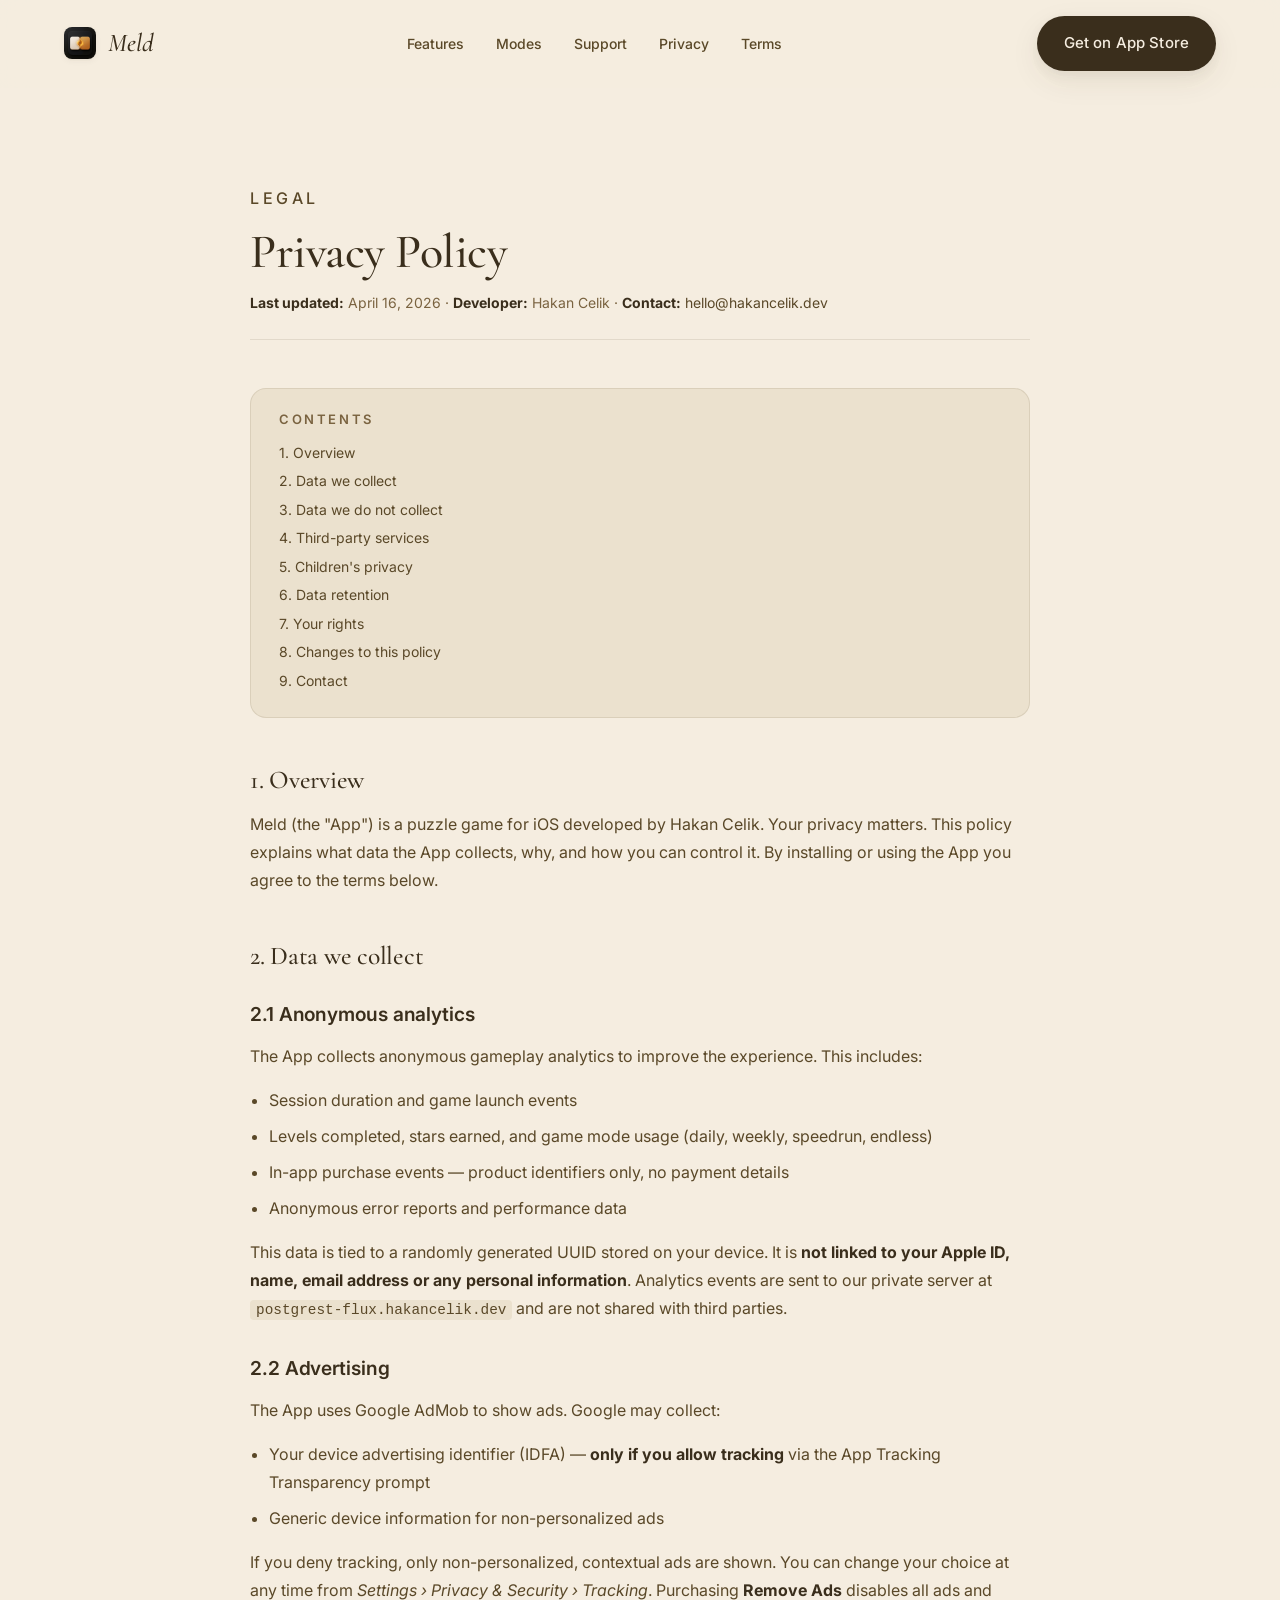
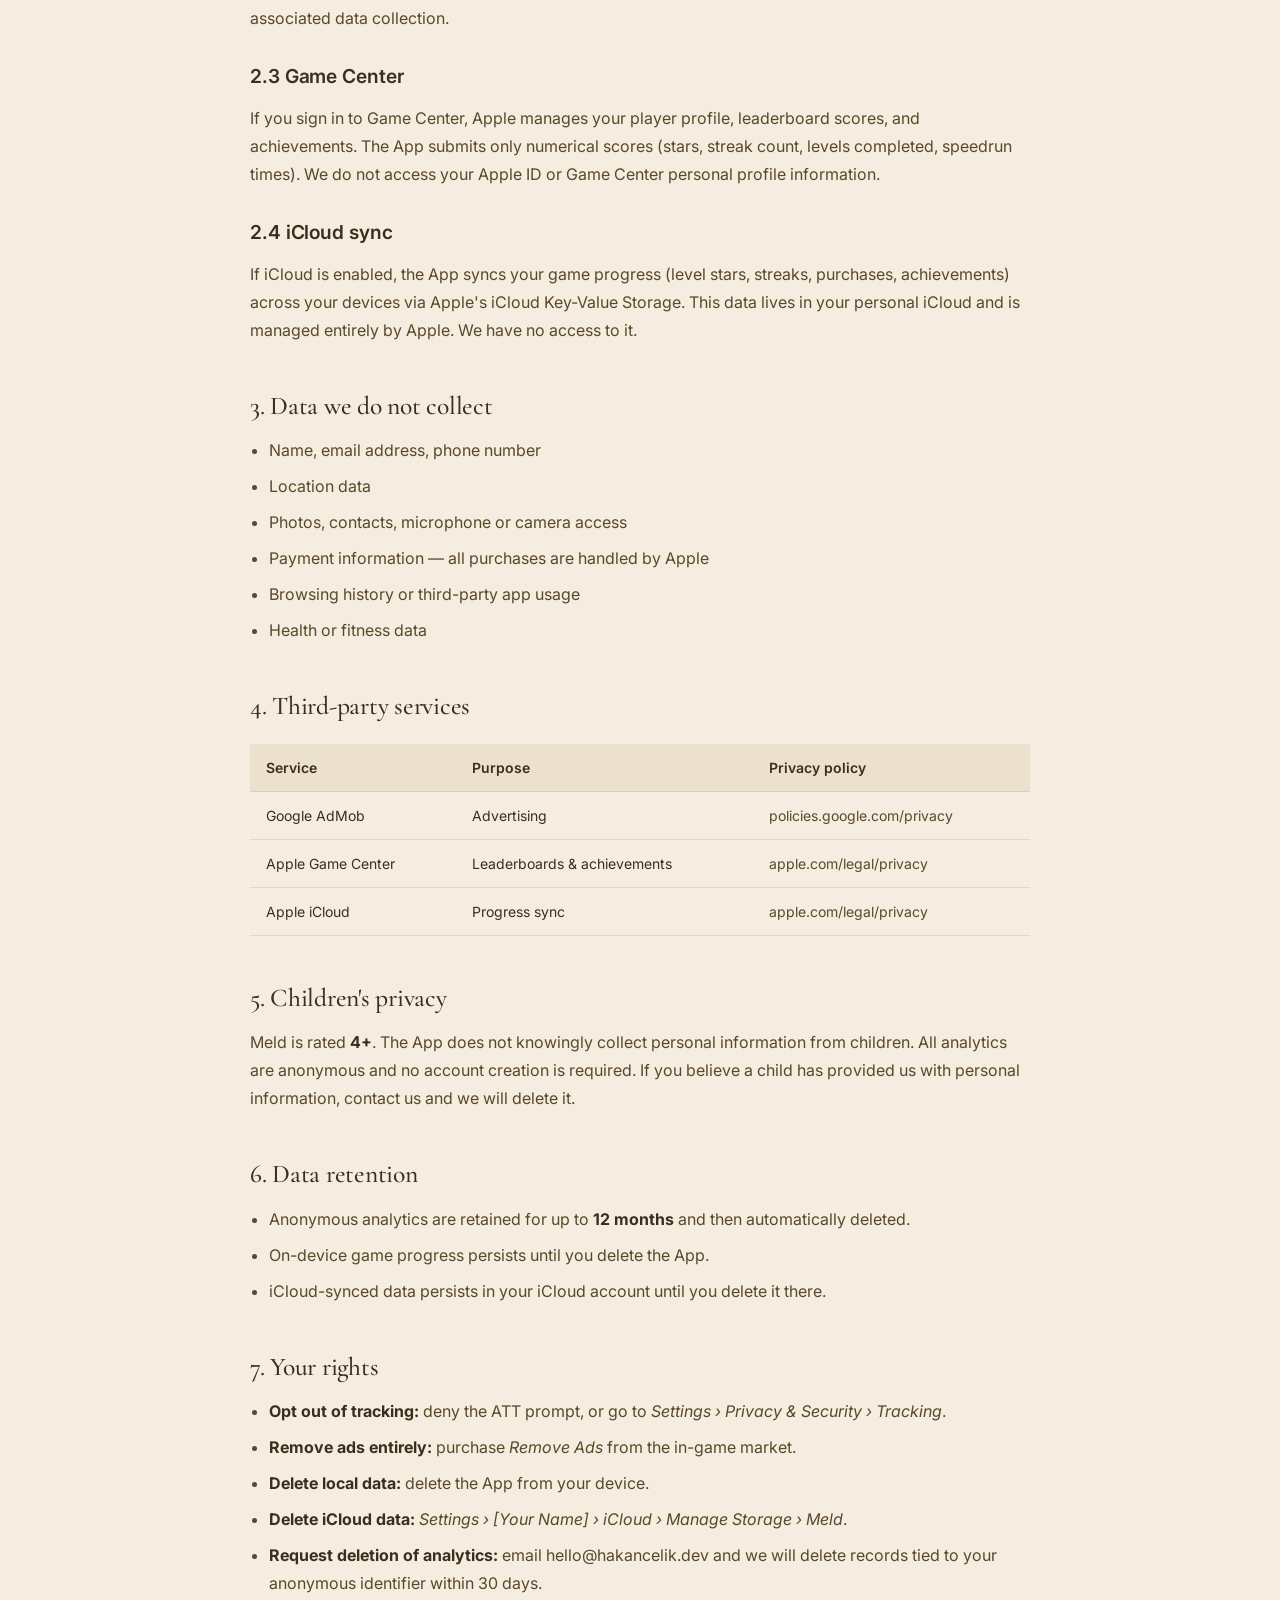
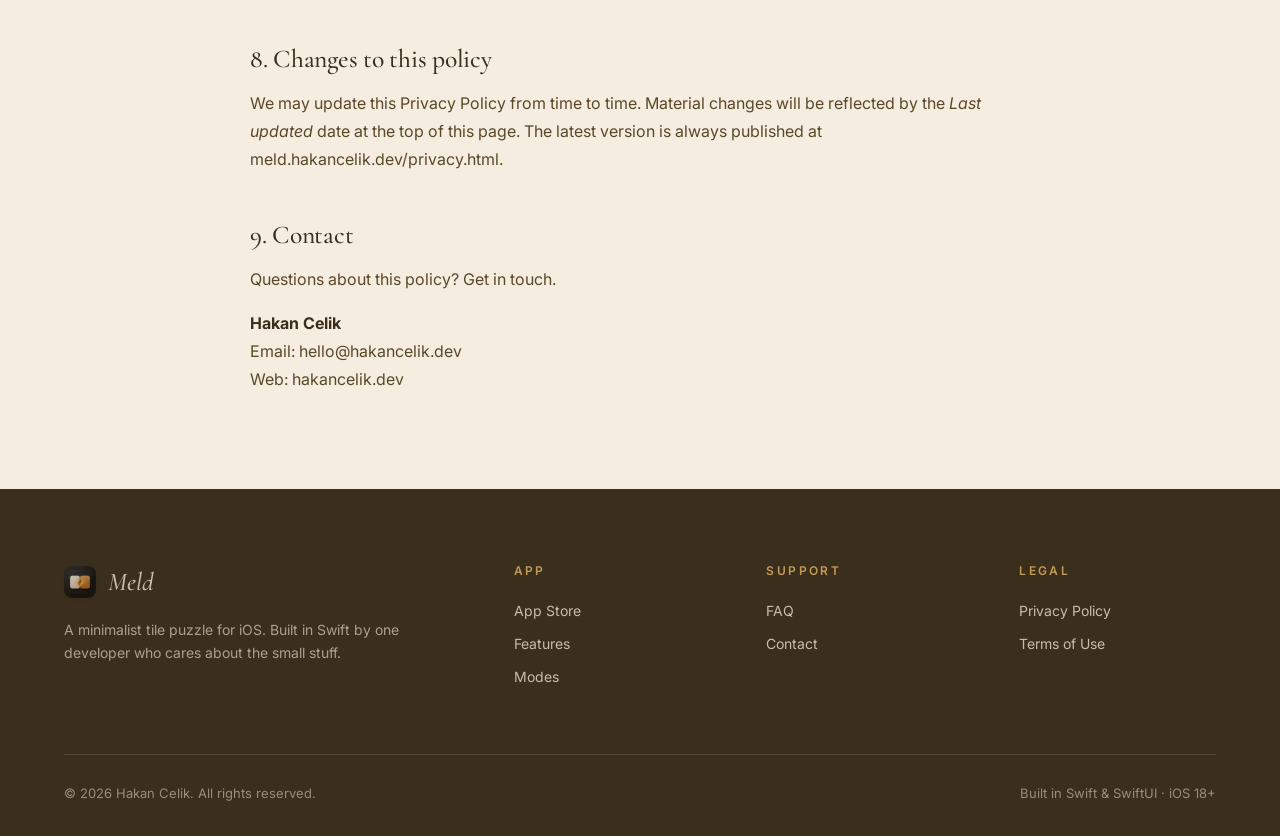
==== privacy.html @ 9f6fc748 "Initial marketing site for Meld Static promo site for meld.hakancelik.dev, served via GitHub Pages. " ====
<!doctype html>
<html lang="en">
<head>
  <meta charset="utf-8" />
  <meta name="viewport" content="width=device-width, initial-scale=1, viewport-fit=cover" />
  <title>Privacy Policy — Meld</title>
  <meta name="description" content="Meld Privacy Policy. What data we collect, how we use it, and your rights." />
  <meta name="theme-color" content="#f5ede0" />
  <link rel="icon" type="image/png" href="assets/app-icon.png" />
  <link rel="apple-touch-icon" href="assets/app-icon.png" />
  <link rel="canonical" href="https://meld.hakancelik.dev/privacy.html" />
  <link rel="stylesheet" href="styles.css" />
</head>
<body>

<header class="nav">
  <div class="nav-inner">
    <a class="brand" href="/" aria-label="Meld — home">
      <span class="brand-mark"><img src="assets/app-icon.png" alt="" /></span>
      <span>Meld</span>
    </a>
    <nav>
      <ul class="nav-links">
        <li><a href="/#features">Features</a></li>
        <li><a href="/#modes">Modes</a></li>
        <li><a href="support.html">Support</a></li>
        <li><a href="privacy.html" aria-current="page">Privacy</a></li>
        <li><a href="terms.html">Terms</a></li>
      </ul>
    </nav>
    <a class="btn btn-primary nav-cta" href="https://apps.apple.com/app/id6762136232" target="_blank" rel="noopener"><span class="full">Get on App Store</span><span class="short">App Store</span></a>
  </div>
</header>

<main class="container">
  <article class="legal">
    <p class="eyebrow">Legal</p>
    <h1>Privacy Policy</h1>
    <p class="legal-meta">
      <strong>Last updated:</strong> April 16, 2026 · <strong>Developer:</strong> Hakan Celik · <strong>Contact:</strong> <a href="mailto:hello@hakancelik.dev">hello@hakancelik.dev</a>
    </p>

    <div class="toc">
      <strong>Contents</strong>
      <ul>
        <li><a href="#overview">1. Overview</a></li>
        <li><a href="#data">2. Data we collect</a></li>
        <li><a href="#no-data">3. Data we do not collect</a></li>
        <li><a href="#third-parties">4. Third-party services</a></li>
        <li><a href="#children">5. Children's privacy</a></li>
        <li><a href="#retention">6. Data retention</a></li>
        <li><a href="#rights">7. Your rights</a></li>
        <li><a href="#changes">8. Changes to this policy</a></li>
        <li><a href="#contact">9. Contact</a></li>
      </ul>
    </div>

    <h2 id="overview">1. Overview</h2>
    <p>Meld (the "App") is a puzzle game for iOS developed by Hakan Celik. Your privacy matters. This policy explains what data the App collects, why, and how you can control it. By installing or using the App you agree to the terms below.</p>

    <h2 id="data">2. Data we collect</h2>

    <h3>2.1 Anonymous analytics</h3>
    <p>The App collects anonymous gameplay analytics to improve the experience. This includes:</p>
    <ul>
      <li>Session duration and game launch events</li>
      <li>Levels completed, stars earned, and game mode usage (daily, weekly, speedrun, endless)</li>
      <li>In-app purchase events — product identifiers only, no payment details</li>
      <li>Anonymous error reports and performance data</li>
    </ul>
    <p>This data is tied to a randomly generated UUID stored on your device. It is <strong>not linked to your Apple ID, name, email address or any personal information</strong>. Analytics events are sent to our private server at <code>postgrest-flux.hakancelik.dev</code> and are not shared with third parties.</p>

    <h3>2.2 Advertising</h3>
    <p>The App uses Google AdMob to show ads. Google may collect:</p>
    <ul>
      <li>Your device advertising identifier (IDFA) — <strong>only if you allow tracking</strong> via the App Tracking Transparency prompt</li>
      <li>Generic device information for non-personalized ads</li>
    </ul>
    <p>If you deny tracking, only non-personalized, contextual ads are shown. You can change your choice at any time from <em>Settings › Privacy &amp; Security › Tracking</em>. Purchasing <strong>Remove Ads</strong> disables all ads and associated data collection.</p>

    <h3>2.3 Game Center</h3>
    <p>If you sign in to Game Center, Apple manages your player profile, leaderboard scores, and achievements. The App submits only numerical scores (stars, streak count, levels completed, speedrun times). We do not access your Apple ID or Game Center personal profile information.</p>

    <h3>2.4 iCloud sync</h3>
    <p>If iCloud is enabled, the App syncs your game progress (level stars, streaks, purchases, achievements) across your devices via Apple's iCloud Key-Value Storage. This data lives in your personal iCloud and is managed entirely by Apple. We have no access to it.</p>

    <h2 id="no-data">3. Data we do not collect</h2>
    <ul>
      <li>Name, email address, phone number</li>
      <li>Location data</li>
      <li>Photos, contacts, microphone or camera access</li>
      <li>Payment information — all purchases are handled by Apple</li>
      <li>Browsing history or third-party app usage</li>
      <li>Health or fitness data</li>
    </ul>

    <h2 id="third-parties">4. Third-party services</h2>
    <table>
      <thead>
        <tr><th>Service</th><th>Purpose</th><th>Privacy policy</th></tr>
      </thead>
      <tbody>
        <tr><td>Google AdMob</td><td>Advertising</td><td><a href="https://policies.google.com/privacy" target="_blank" rel="noopener">policies.google.com/privacy</a></td></tr>
        <tr><td>Apple Game Center</td><td>Leaderboards &amp; achievements</td><td><a href="https://www.apple.com/legal/privacy/" target="_blank" rel="noopener">apple.com/legal/privacy</a></td></tr>
        <tr><td>Apple iCloud</td><td>Progress sync</td><td><a href="https://www.apple.com/legal/privacy/" target="_blank" rel="noopener">apple.com/legal/privacy</a></td></tr>
      </tbody>
    </table>

    <h2 id="children">5. Children's privacy</h2>
    <p>Meld is rated <strong>4+</strong>. The App does not knowingly collect personal information from children. All analytics are anonymous and no account creation is required. If you believe a child has provided us with personal information, contact us and we will delete it.</p>

    <h2 id="retention">6. Data retention</h2>
    <ul>
      <li>Anonymous analytics are retained for up to <strong>12 months</strong> and then automatically deleted.</li>
      <li>On-device game progress persists until you delete the App.</li>
      <li>iCloud-synced data persists in your iCloud account until you delete it there.</li>
    </ul>

    <h2 id="rights">7. Your rights</h2>
    <ul>
      <li><strong>Opt out of tracking:</strong> deny the ATT prompt, or go to <em>Settings › Privacy &amp; Security › Tracking</em>.</li>
      <li><strong>Remove ads entirely:</strong> purchase <em>Remove Ads</em> from the in-game market.</li>
      <li><strong>Delete local data:</strong> delete the App from your device.</li>
      <li><strong>Delete iCloud data:</strong> <em>Settings › [Your Name] › iCloud › Manage Storage › Meld</em>.</li>
      <li><strong>Request deletion of analytics:</strong> email <a href="mailto:hello@hakancelik.dev">hello@hakancelik.dev</a> and we will delete records tied to your anonymous identifier within 30 days.</li>
    </ul>

    <h2 id="changes">8. Changes to this policy</h2>
    <p>We may update this Privacy Policy from time to time. Material changes will be reflected by the <em>Last updated</em> date at the top of this page. The latest version is always published at <a href="https://meld.hakancelik.dev/privacy.html">meld.hakancelik.dev/privacy.html</a>.</p>

    <h2 id="contact">9. Contact</h2>
    <p>Questions about this policy? Get in touch.</p>
    <p>
      <strong>Hakan Celik</strong><br />
      Email: <a href="mailto:hello@hakancelik.dev">hello@hakancelik.dev</a><br />
      Web: <a href="https://hakancelik.dev" target="_blank" rel="noopener">hakancelik.dev</a>
    </p>
  </article>
</main>

<footer class="footer">
  <div class="container">
    <div class="footer-inner">
      <div class="footer-brand">
        <a class="brand" href="/">
          <span class="brand-mark"><img src="assets/app-icon.png" alt="" /></span>
          <span>Meld</span>
        </a>
        <p>A minimalist tile puzzle for iOS. Built in Swift by one developer who cares about the small stuff.</p>
      </div>
      <div>
        <h5>App</h5>
        <ul>
          <li><a href="https://apps.apple.com/app/id6762136232" target="_blank" rel="noopener">App Store</a></li>
          <li><a href="/#features">Features</a></li>
          <li><a href="/#modes">Modes</a></li>
        </ul>
      </div>
      <div>
        <h5>Support</h5>
        <ul>
          <li><a href="support.html">FAQ</a></li>
          <li><a href="mailto:hello@hakancelik.dev">Contact</a></li>
        </ul>
      </div>
      <div>
        <h5>Legal</h5>
        <ul>
          <li><a href="privacy.html">Privacy Policy</a></li>
          <li><a href="terms.html">Terms of Use</a></li>
        </ul>
      </div>
    </div>
    <div class="footer-bottom">
      <span>© <span data-year>2026</span> Hakan Celik. All rights reserved.</span>
      <span>Built in Swift &amp; SwiftUI · iOS 18+</span>
    </div>
  </div>
</footer>

<script src="script.js" defer></script>
</body>
</html>
---- styles.css ----
/* ================================================================
   Meld — Marketing Site Styles
   Inspired by the app's warm minimalist aesthetic.
   ================================================================ */

@import url('https://fonts.googleapis.com/css2?family=Cormorant+Garamond:ital,wght@0,400;0,500;0,600;1,400;1,500;1,600&family=Inter:wght@300;400;500;600;700&display=swap');

:root {
  /* Palette — mirrors the app's default "Sand" theme */
  --bg:          #f5ede0;
  --bg-soft:     #efe5d3;
  --surface:     #ebe1ce;
  --surface-2:   #e3d7bf;
  --line:        rgba(90, 72, 40, 0.12);
  --line-strong: rgba(90, 72, 40, 0.22);

  --ink:         #3a2e1c;
  --ink-soft:    #5a4828;
  --ink-muted:   #7a6340;
  --ink-faint:   #a18a63;

  --accent:      #8b6f3d;
  --accent-dark: #5a4828;
  --accent-soft: #b89768;
  --gold:        #c39a55;

  --tile-1: #f0e6d1;
  --tile-2: #d7bd8a;
  --tile-3: #8b6f3d;
  --tile-4: #3a2e1c;

  --shadow-sm:  0 1px 2px rgba(58, 46, 28, 0.04), 0 2px 6px rgba(58, 46, 28, 0.05);
  --shadow-md:  0 4px 12px rgba(58, 46, 28, 0.06), 0 10px 30px rgba(58, 46, 28, 0.08);
  --shadow-lg:  0 12px 32px rgba(58, 46, 28, 0.10), 0 30px 80px rgba(58, 46, 28, 0.12);

  --radius-sm: 10px;
  --radius:    16px;
  --radius-lg: 24px;
  --radius-xl: 36px;

  --serif: 'Cormorant Garamond', 'Iowan Old Style', 'Apple Garamond', Georgia, serif;
  --sans:  'Inter', -apple-system, BlinkMacSystemFont, 'Segoe UI', Roboto, sans-serif;

  --max: 1200px;
}

/* Reset -------------------------------------------------- */
*, *::before, *::after { box-sizing: border-box; }
html { scroll-behavior: smooth; -webkit-text-size-adjust: 100%; }
body {
  margin: 0;
  font-family: var(--sans);
  font-weight: 400;
  font-size: 16px;
  line-height: 1.65;
  color: var(--ink);
  background: var(--bg);
  -webkit-font-smoothing: antialiased;
  -moz-osx-font-smoothing: grayscale;
  overflow-x: hidden;
}
img { max-width: 100%; height: auto; display: block; }
a { color: var(--accent-dark); text-decoration: none; transition: color .2s ease; }
a:hover { color: var(--accent); }
button { font-family: inherit; cursor: pointer; }

/* Layout ------------------------------------------------- */
.container {
  width: 100%;
  max-width: var(--max);
  margin: 0 auto;
  padding: 0 24px;
}

section { padding: 96px 0; position: relative; }

/* Typography --------------------------------------------- */
h1, h2, h3, h4, .serif {
  font-family: var(--serif);
  font-weight: 500;
  letter-spacing: -0.01em;
  color: var(--ink);
  margin: 0;
}
h1 { font-size: clamp(2.8rem, 6vw, 5.5rem); line-height: 1.02; font-weight: 500; }
h2 { font-size: clamp(2rem, 4vw, 3.4rem); line-height: 1.1; }
h3 { font-size: clamp(1.4rem, 2.2vw, 1.75rem); line-height: 1.25; }
.italic { font-style: italic; }
.eyebrow {
  font-family: var(--sans);
  font-weight: 500;
  font-size: 12px;
  letter-spacing: 0.22em;
  text-transform: uppercase;
  color: var(--ink-muted);
  margin-bottom: 16px;
}
.lead {
  font-size: clamp(1.05rem, 1.4vw, 1.2rem);
  line-height: 1.6;
  color: var(--ink-soft);
  max-width: 640px;
}

/* Navigation --------------------------------------------- */
.nav {
  position: sticky;
  top: 0;
  z-index: 50;
  background: rgba(245, 237, 224, 0.82);
  backdrop-filter: saturate(1.3) blur(16px);
  -webkit-backdrop-filter: saturate(1.3) blur(16px);
  border-bottom: 1px solid transparent;
  transition: border-color .3s ease, background .3s ease;
}
.nav.scrolled { border-color: var(--line); }
.nav-inner {
  display: flex; align-items: center; justify-content: space-between;
  padding: 16px 24px;
  max-width: var(--max);
  margin: 0 auto;
}
.brand {
  display: flex; align-items: center; gap: 12px;
  font-family: var(--serif);
  font-size: 1.6rem;
  font-style: italic;
  font-weight: 500;
  color: var(--ink);
}
.brand-mark {
  width: 32px; height: 32px;
  border-radius: 8px;
  overflow: hidden;
  box-shadow: var(--shadow-sm);
}
.brand-mark img { width: 100%; height: 100%; object-fit: cover; }
.nav-links {
  display: flex; align-items: center; gap: 32px;
  list-style: none;
  margin: 0; padding: 0;
  font-size: 14px;
}
.nav-links a { color: var(--ink-soft); font-weight: 500; }
.nav-links a:hover { color: var(--accent); }
.nav-cta .short { display: none; }
.nav-cta svg { width: 16px; height: 16px; flex-shrink: 0; }
@media (max-width: 760px) {
  .nav-links { display: none; }
  .nav-inner { padding: 12px 16px; gap: 12px; }
  .brand { font-size: 1.3rem; }
  .brand-mark { width: 28px; height: 28px; }
  .nav-cta { padding: 8px 14px; font-size: 13px; gap: 6px; }
  .nav-cta .full { display: none; }
  .nav-cta .short { display: inline; }
}
@media (max-width: 380px) {
  .nav-cta .short { display: none; }
  .nav-cta .icon-only { display: inline-flex; }
  .nav-cta { padding: 10px; }
}
.nav-cta .icon-only { display: none; }

/* Buttons ------------------------------------------------ */
.btn {
  display: inline-flex;
  align-items: center;
  justify-content: center;
  gap: 10px;
  padding: 14px 26px;
  border: 1px solid transparent;
  border-radius: 999px;
  font-family: var(--sans);
  font-weight: 500;
  font-size: 15px;
  letter-spacing: 0.01em;
  transition: transform .2s ease, box-shadow .2s ease, background .2s ease, color .2s ease;
  white-space: nowrap;
}
.btn:hover { transform: translateY(-1px); }
.btn-primary {
  background: var(--ink);
  color: var(--bg);
  box-shadow: var(--shadow-md);
}
.btn-primary:hover { background: var(--accent-dark); color: #fff; }
.btn-ghost {
  background: transparent;
  color: var(--ink);
  border-color: var(--line-strong);
}
.btn-ghost:hover { background: var(--surface); color: var(--ink); border-color: var(--line-strong); }

.app-store-btn {
  display: inline-flex;
  align-items: center;
  gap: 12px;
  padding: 12px 22px;
  background: var(--ink);
  color: var(--bg);
  border-radius: 14px;
  box-shadow: var(--shadow-md);
  transition: transform .2s ease, box-shadow .2s ease;
}
.app-store-btn:hover { transform: translateY(-2px); box-shadow: var(--shadow-lg); color: var(--bg); }
.app-store-btn svg { width: 28px; height: 28px; flex-shrink: 0; }
.app-store-btn .asb-label { display: flex; flex-direction: column; align-items: flex-start; line-height: 1.1; }
.app-store-btn .asb-label small { font-size: 10px; opacity: 0.75; letter-spacing: 0.12em; text-transform: uppercase; }
.app-store-btn .asb-label strong { font-family: var(--serif); font-weight: 500; font-size: 1.3rem; letter-spacing: -0.01em; }

/* Hero --------------------------------------------------- */
.hero {
  position: relative;
  padding: 64px 0 120px;
  overflow: hidden;
}
.hero::before {
  content: '';
  position: absolute;
  top: -200px; left: 50%;
  transform: translateX(-50%);
  width: 900px; height: 900px;
  background: radial-gradient(closest-side, rgba(195, 154, 85, 0.18), transparent 70%);
  pointer-events: none;
  z-index: 0;
}
.hero-inner {
  display: grid;
  grid-template-columns: 1.1fr 0.9fr;
  gap: 60px;
  align-items: center;
  position: relative;
  z-index: 1;
}
.hero-title { margin-bottom: 28px; }
.hero-title .line {
  display: block;
  font-weight: 500;
}
.hero-title em {
  font-style: italic;
  color: var(--accent-dark);
}
.hero-sub {
  font-size: 1.15rem;
  color: var(--ink-soft);
  max-width: 520px;
  margin-bottom: 40px;
}
.hero-ctas {
  display: flex;
  flex-wrap: wrap;
  gap: 14px;
  align-items: center;
  margin-bottom: 32px;
}
.hero-meta {
  display: flex;
  gap: 24px;
  flex-wrap: wrap;
  font-size: 13px;
  color: var(--ink-muted);
}
.hero-meta span { display: inline-flex; align-items: center; gap: 6px; }
.hero-meta .dot { width: 4px; height: 4px; border-radius: 50%; background: var(--ink-faint); }

/* Hero phone mockup ------------------------------------- */
.hero-visual {
  position: relative;
  display: flex;
  justify-content: center;
  align-items: center;
  min-height: 620px;
}
.phone {
  position: relative;
  width: 320px;
  height: 656px;
  border-radius: 44px;
  background: #1a1412;
  box-shadow:
    0 2px 4px rgba(90, 72, 40, 0.1),
    0 30px 60px rgba(58, 46, 28, 0.22),
    0 60px 120px rgba(58, 46, 28, 0.18),
    inset 0 0 0 2px rgba(255, 240, 210, 0.15);
  padding: 14px;
  overflow: hidden;
}
.phone::before {
  content: '';
  position: absolute;
  top: 18px; left: 50%;
  transform: translateX(-50%);
  width: 100px; height: 28px;
  background: #0a0705;
  border-radius: 20px;
  z-index: 3;
}
.phone-screen {
  width: 100%; height: 100%;
  border-radius: 32px;
  overflow: hidden;
  position: relative;
  background: var(--bg);
}
.phone-screen img {
  width: 100%; height: 100%;
  object-fit: cover;
  position: absolute;
  inset: 0;
  opacity: 0;
  transition: opacity 0.7s ease;
}
.phone-screen img.active { opacity: 1; }
/* Fallback if JS is blocked — still show the first image */
.phone-screen.no-js img:first-child,
.phone-screen:not(:has(.active)) img:first-child { opacity: 1; }

.hero-tiles {
  position: absolute;
  inset: 0;
  pointer-events: none;
  z-index: 0;
}
.float-tile {
  position: absolute;
  border-radius: 12px;
  box-shadow: var(--shadow-md);
  display: grid;
  place-items: center;
  font-family: var(--serif);
  font-style: italic;
  font-weight: 500;
  color: var(--ink);
  animation: floaty 8s ease-in-out infinite;
}
.float-tile.t1 { width: 64px; height: 64px; top: 8%; left: -4%; background: var(--tile-1); font-size: 1.5rem; animation-delay: 0s; }
.float-tile.t2 { width: 80px; height: 80px; top: 72%; left: 2%; background: var(--tile-2); font-size: 1.8rem; animation-delay: 1.5s; }
.float-tile.t3 { width: 72px; height: 72px; top: 12%; right: -2%; background: var(--tile-3); color: var(--bg); font-size: 1.6rem; animation-delay: 3s; }
.float-tile.t4 { width: 56px; height: 56px; top: 68%; right: 4%; background: var(--tile-4); color: var(--bg); font-size: 1.3rem; animation-delay: 4.5s; }
@keyframes floaty {
  0%, 100% { transform: translateY(0) rotate(-4deg); }
  50%      { transform: translateY(-16px) rotate(4deg); }
}

@media (max-width: 960px) {
  .hero { padding: 40px 0 72px; }
  .hero-inner { grid-template-columns: 1fr; gap: 48px; text-align: center; }
  .hero-sub { margin-left: auto; margin-right: auto; }
  .hero-ctas, .hero-meta { justify-content: center; }
  .hero-visual { min-height: 560px; }
  .float-tile.t1 { left: 2%; }
  .float-tile.t3 { right: 2%; }
}

/* Rule panel — how it works ------------------------------ */
.rules {
  background: var(--bg-soft);
  border-top: 1px solid var(--line);
  border-bottom: 1px solid var(--line);
}
.rules-head { text-align: center; margin-bottom: 56px; }
.rules-head .lead { margin: 16px auto 0; }
.rule-grid {
  display: grid;
  grid-template-columns: repeat(4, 1fr);
  gap: 24px;
}
.rule-card {
  background: var(--bg);
  border: 1px solid var(--line);
  border-radius: var(--radius-lg);
  padding: 36px 28px;
  transition: transform .3s ease, box-shadow .3s ease;
}
.rule-card:hover { transform: translateY(-4px); box-shadow: var(--shadow-md); }
.rule-num {
  font-family: var(--serif);
  font-style: italic;
  font-size: 2.4rem;
  color: var(--accent);
  line-height: 1;
  margin-bottom: 18px;
}
.rule-card h3 { margin-bottom: 8px; }
.rule-card p { color: var(--ink-soft); margin: 0; font-size: 15px; }

.mini-tiles { display: flex; gap: 6px; margin-bottom: 20px; }
.mini-tiles .mt {
  width: 34px; height: 34px;
  border-radius: 8px;
  display: grid; place-items: center;
  font-family: var(--serif);
  font-style: italic;
  font-size: 0.95rem;
  font-weight: 500;
  box-shadow: 0 1px 2px rgba(58,46,28,0.08);
}
.mini-tiles .mt.v1 { background: var(--tile-1); color: var(--ink); }
.mini-tiles .mt.v2 { background: var(--tile-2); color: var(--ink); }
.mini-tiles .mt.v3 { background: var(--tile-3); color: var(--bg); }
.mini-tiles .mt.v4 { background: var(--tile-4); color: var(--bg); }
.mini-tiles .mt.vanish { background: transparent; border: 1px dashed var(--line-strong); color: var(--ink-faint); }
.mini-tiles .mt.arrow { background: transparent; color: var(--ink-muted); box-shadow: none; font-style: normal; }

@media (max-width: 880px) {
  .rule-grid { grid-template-columns: repeat(2, 1fr); }
}
@media (max-width: 520px) {
  .rule-grid { grid-template-columns: 1fr; }
}

/* Section header helper --------------------------------- */
.section-head { text-align: center; margin-bottom: 64px; }
.section-head .lead { margin: 16px auto 0; }

/* Features grid ----------------------------------------- */
.features-grid {
  display: grid;
  grid-template-columns: repeat(3, 1fr);
  gap: 24px;
}
.feature {
  background: var(--surface);
  border-radius: var(--radius-lg);
  padding: 40px 32px;
  border: 1px solid var(--line);
  transition: transform .3s ease, box-shadow .3s ease, background .3s ease;
  position: relative;
  overflow: hidden;
}
.feature:hover { transform: translateY(-4px); box-shadow: var(--shadow-lg); background: var(--bg); }
.feature .icon {
  width: 52px; height: 52px;
  border-radius: 14px;
  background: var(--bg);
  display: grid; place-items: center;
  margin-bottom: 24px;
  color: var(--accent-dark);
  box-shadow: var(--shadow-sm);
}
.feature .icon svg { width: 24px; height: 24px; }
.feature h3 { margin-bottom: 10px; }
.feature p { color: var(--ink-soft); margin: 0; font-size: 15px; line-height: 1.6; }
.feature.highlight {
  background: var(--ink);
  color: var(--bg);
  border-color: var(--ink);
}
.feature.highlight h3, .feature.highlight p { color: var(--bg); }
.feature.highlight .icon { background: rgba(245, 237, 224, 0.12); color: var(--gold); }
.feature.highlight:hover { background: var(--ink); }

@media (max-width: 880px) { .features-grid { grid-template-columns: repeat(2, 1fr); } }
@media (max-width: 560px) { .features-grid { grid-template-columns: 1fr; } }

/* Modes showcase ---------------------------------------- */
.modes {
  background: var(--bg-soft);
  border-top: 1px solid var(--line);
  border-bottom: 1px solid var(--line);
}
.modes-grid {
  display: grid;
  grid-template-columns: 1.1fr 0.9fr;
  gap: 56px;
  align-items: center;
}
.modes-copy h2 { margin-bottom: 20px; }
.modes-list { list-style: none; padding: 0; margin: 32px 0 0; }
.modes-list li {
  display: flex;
  gap: 18px;
  padding: 20px 0;
  border-bottom: 1px solid var(--line);
}
.modes-list li:last-child { border-bottom: 0; }
.modes-list .mi {
  width: 40px; height: 40px;
  border-radius: 10px;
  background: var(--bg);
  display: grid; place-items: center;
  flex-shrink: 0;
  color: var(--accent-dark);
  box-shadow: var(--shadow-sm);
}
.modes-list .mi svg { width: 20px; height: 20px; }
.modes-list h4 {
  font-family: var(--serif);
  font-size: 1.3rem;
  font-weight: 500;
  margin: 0 0 4px;
}
.modes-list p { margin: 0; font-size: 14px; color: var(--ink-soft); }

.modes-phone { position: relative; display: flex; justify-content: center; }
.modes-phone .phone { width: 280px; height: 574px; }
@media (max-width: 880px) {
  .modes-grid { grid-template-columns: 1fr; gap: 48px; }
  .modes-phone { order: -1; }
}

/* Screenshot showcase (carousel) ------------------------ */
.showcase { background: var(--bg); }
.shots {
  display: flex;
  gap: 28px;
  padding: 24px 0 40px;
  overflow-x: auto;
  scroll-snap-type: x mandatory;
  scrollbar-width: none;
  -ms-overflow-style: none;
  scroll-padding-left: max(24px, calc((100vw - 1200px) / 2 + 24px));
  padding-left: max(24px, calc((100vw - 1200px) / 2 + 24px));
  padding-right: max(24px, calc((100vw - 1200px) / 2 + 24px));
}
.shots::-webkit-scrollbar { display: none; }
.shot {
  flex: 0 0 260px;
  scroll-snap-align: start;
  border-radius: 32px;
  overflow: hidden;
  background: #1a1412;
  padding: 10px;
  box-shadow: var(--shadow-md);
  transition: transform .3s ease, box-shadow .3s ease;
}
.shot:hover { transform: translateY(-6px); box-shadow: var(--shadow-lg); }
.shot img {
  width: 100%;
  aspect-ratio: 9 / 19.5;
  object-fit: cover;
  border-radius: 24px;
}
.shot-caption {
  padding: 14px 6px 6px;
  color: var(--ink-soft);
  font-size: 13px;
  text-align: center;
}

/* Themes band ------------------------------------------- */
.themes { background: var(--bg-soft); border-top: 1px solid var(--line); border-bottom: 1px solid var(--line); }
.theme-row {
  display: grid;
  grid-template-columns: repeat(5, 1fr);
  gap: 18px;
  margin-top: 56px;
}
.theme-tile {
  border-radius: var(--radius);
  padding: 28px 20px;
  min-height: 200px;
  display: flex;
  flex-direction: column;
  justify-content: space-between;
  color: var(--ink);
  border: 1px solid var(--line);
  position: relative;
  overflow: hidden;
  transition: transform .3s ease;
}
.theme-tile:hover { transform: translateY(-4px); }
.theme-tile .t-swatches { display: flex; gap: 6px; margin-bottom: 20px; }
.theme-tile .sw { width: 18px; height: 18px; border-radius: 5px; border: 1px solid rgba(0,0,0,0.08); }
.theme-tile h4 { font-family: var(--serif); font-weight: 500; font-size: 1.35rem; margin: 0 0 4px; }
.theme-tile p { margin: 0; font-size: 12px; letter-spacing: 0.06em; text-transform: uppercase; opacity: 0.65; }

.theme-tile.sand   { background: #f5ede0; }
.theme-tile.noir   { background: #17120c; color: #f1d99a; border-color: #2a2218; }
.theme-tile.noir p { color: #d4b469; }
.theme-tile.neon   { background: linear-gradient(135deg, #11131c, #1c1533); color: #c9e4ff; border-color: #2a2548; }
.theme-tile.neon p { color: #a58ff0; }
.theme-tile.candy  { background: #fce6ea; color: #5a3843; }
.theme-tile.candy p { color: #b46b7a; }
.theme-tile.aurora { background: linear-gradient(135deg, #1a4450, #3f2e5a); color: #d8f1e9; border: none; }
.theme-tile.aurora p { color: #9dcfc4; }

@media (max-width: 900px) { .theme-row { grid-template-columns: repeat(3, 1fr); } }
@media (max-width: 560px) { .theme-row { grid-template-columns: repeat(2, 1fr); } }

/* Stats ------------------------------------------------- */
.stats {
  display: grid;
  grid-template-columns: repeat(4, 1fr);
  gap: 32px;
  padding: 72px 0;
  border-top: 1px solid var(--line);
  border-bottom: 1px solid var(--line);
}
.stat { text-align: center; }
.stat .n {
  font-family: var(--serif);
  font-style: italic;
  font-size: clamp(2.4rem, 5vw, 3.8rem);
  font-weight: 500;
  line-height: 1;
  color: var(--accent-dark);
  display: block;
  margin-bottom: 8px;
}
.stat .l {
  font-size: 12px;
  letter-spacing: 0.2em;
  text-transform: uppercase;
  color: var(--ink-muted);
}
@media (max-width: 720px) { .stats { grid-template-columns: repeat(2, 1fr); gap: 40px; } }

/* CTA strip --------------------------------------------- */
.cta {
  position: relative;
  overflow: hidden;
  text-align: center;
  padding: 120px 0;
}
.cta::before {
  content: '';
  position: absolute;
  inset: 0;
  background: radial-gradient(ellipse at center, rgba(195, 154, 85, 0.2), transparent 55%);
  z-index: 0;
}
.cta > * { position: relative; z-index: 1; }
.cta h2 { max-width: 720px; margin: 0 auto 24px; }
.cta .lead { margin: 0 auto 40px; }
.cta-ctas { display: flex; gap: 14px; justify-content: center; flex-wrap: wrap; }

/* Footer ------------------------------------------------ */
.footer {
  background: var(--ink);
  color: var(--bg);
  padding: 72px 0 32px;
}
.footer a { color: var(--bg); opacity: 0.75; }
.footer a:hover { opacity: 1; color: var(--gold); }
.footer-inner {
  display: grid;
  grid-template-columns: 2fr 1fr 1fr 1fr;
  gap: 56px;
  align-items: start;
}
.footer-brand { display: flex; flex-direction: column; gap: 16px; }
.footer-brand .brand { color: var(--bg); }
.footer-brand p { color: rgba(245,237,224,0.6); max-width: 340px; font-size: 14px; line-height: 1.6; margin: 0; }
.footer h5 {
  font-family: var(--sans);
  font-size: 12px;
  font-weight: 600;
  letter-spacing: 0.2em;
  text-transform: uppercase;
  color: var(--gold);
  margin: 0 0 18px;
}
.footer ul { list-style: none; padding: 0; margin: 0; }
.footer li { margin-bottom: 10px; font-size: 14px; }
.footer-bottom {
  margin-top: 56px;
  padding-top: 28px;
  border-top: 1px solid rgba(245,237,224,0.12);
  display: flex;
  justify-content: space-between;
  align-items: center;
  font-size: 13px;
  color: rgba(245,237,224,0.5);
  flex-wrap: wrap;
  gap: 16px;
}
@media (max-width: 800px) {
  .footer-inner { grid-template-columns: 1fr 1fr; gap: 40px; }
  .footer-brand { grid-column: 1 / -1; }
}

/* Reveal animation -------------------------------------- */
.reveal {
  opacity: 0;
  transform: translateY(24px);
  transition: opacity .7s ease, transform .7s ease;
}
.reveal.in { opacity: 1; transform: translateY(0); }

/* Legal pages (privacy / terms / support) -------------- */
.legal {
  padding: 80px 0;
  max-width: 780px;
  margin: 0 auto;
}
.legal h1 {
  font-size: clamp(2.2rem, 4vw, 3rem);
  margin-bottom: 8px;
}
.legal .legal-meta {
  color: var(--ink-muted);
  font-size: 14px;
  margin-bottom: 48px;
  padding-bottom: 24px;
  border-bottom: 1px solid var(--line);
}
.legal h2 {
  font-size: 1.6rem;
  margin: 48px 0 16px;
  font-weight: 500;
}
.legal h3 {
  font-size: 1.2rem;
  margin: 32px 0 12px;
  font-family: var(--sans);
  font-weight: 600;
  letter-spacing: -0.005em;
}
.legal p, .legal li {
  color: var(--ink-soft);
  line-height: 1.75;
  font-size: 16px;
}
.legal ul { padding-left: 1.2em; }
.legal li { margin-bottom: 8px; }
.legal table {
  width: 100%;
  border-collapse: collapse;
  margin: 24px 0;
  font-size: 14px;
}
.legal th, .legal td {
  text-align: left;
  padding: 12px 16px;
  border-bottom: 1px solid var(--line);
}
.legal th {
  font-weight: 600;
  color: var(--ink);
  background: var(--surface);
}
.legal strong { color: var(--ink); }
.legal code {
  font-family: 'SF Mono', Menlo, Monaco, monospace;
  background: var(--surface);
  padding: 2px 6px;
  border-radius: 4px;
  font-size: 0.9em;
  color: var(--accent-dark);
}

.legal .toc {
  background: var(--surface);
  border: 1px solid var(--line);
  border-radius: var(--radius);
  padding: 20px 28px;
  margin-bottom: 40px;
}
.legal .toc strong {
  display: block;
  font-size: 13px;
  text-transform: uppercase;
  letter-spacing: 0.2em;
  color: var(--ink-muted);
  margin-bottom: 10px;
  font-weight: 600;
}
.legal .toc ul { padding: 0; list-style: none; margin: 0; }
.legal .toc li { margin-bottom: 4px; font-size: 14px; }

/* FAQ / Support styles */
.faq {
  border-top: 1px solid var(--line);
}
.faq details {
  border-bottom: 1px solid var(--line);
  padding: 22px 0;
}
.faq summary {
  list-style: none;
  cursor: pointer;
  font-family: var(--serif);
  font-weight: 500;
  font-size: 1.35rem;
  color: var(--ink);
  display: flex;
  justify-content: space-between;
  align-items: center;
  gap: 16px;
}
.faq summary::-webkit-details-marker { display: none; }
.faq summary::after {
  content: '+';
  font-family: var(--sans);
  font-weight: 300;
  font-size: 1.6rem;
  color: var(--accent);
  transition: transform .3s ease;
  line-height: 1;
}
.faq details[open] summary::after { transform: rotate(45deg); }
.faq details p {
  color: var(--ink-soft);
  margin: 14px 0 0;
  line-height: 1.7;
}

.support-contact {
  margin-top: 64px;
  padding: 40px;
  background: var(--surface);
  border-radius: var(--radius-lg);
  text-align: center;
}
.support-contact h3 { font-size: 1.7rem; margin: 0 0 10px; }
.support-contact p { color: var(--ink-soft); margin: 0 0 24px; }

/* Utilities --------------------------------------------- */
.text-center { text-align: center; }
.mt-0 { margin-top: 0; }
.sr-only {
  position: absolute;
  width: 1px; height: 1px;
  padding: 0; margin: -1px;
  overflow: hidden;
  clip: rect(0,0,0,0);
  white-space: nowrap;
  border: 0;
}
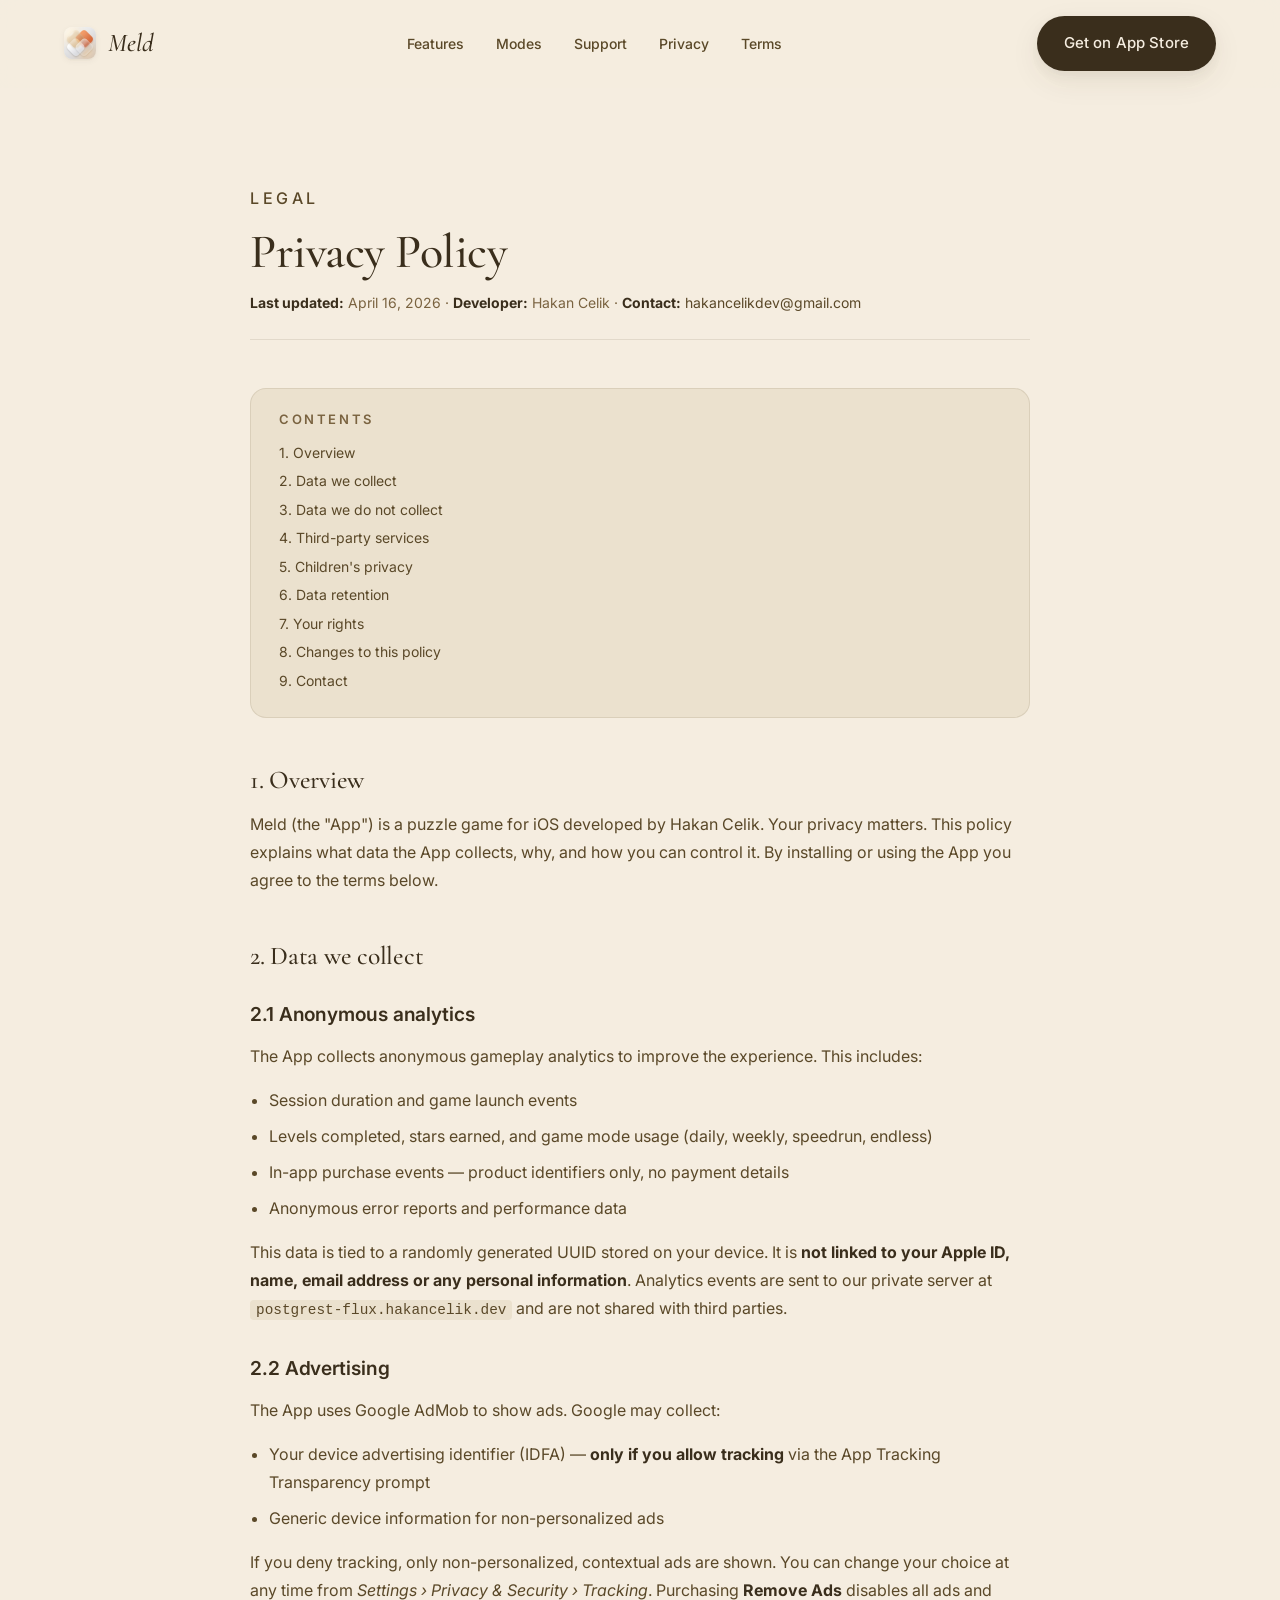
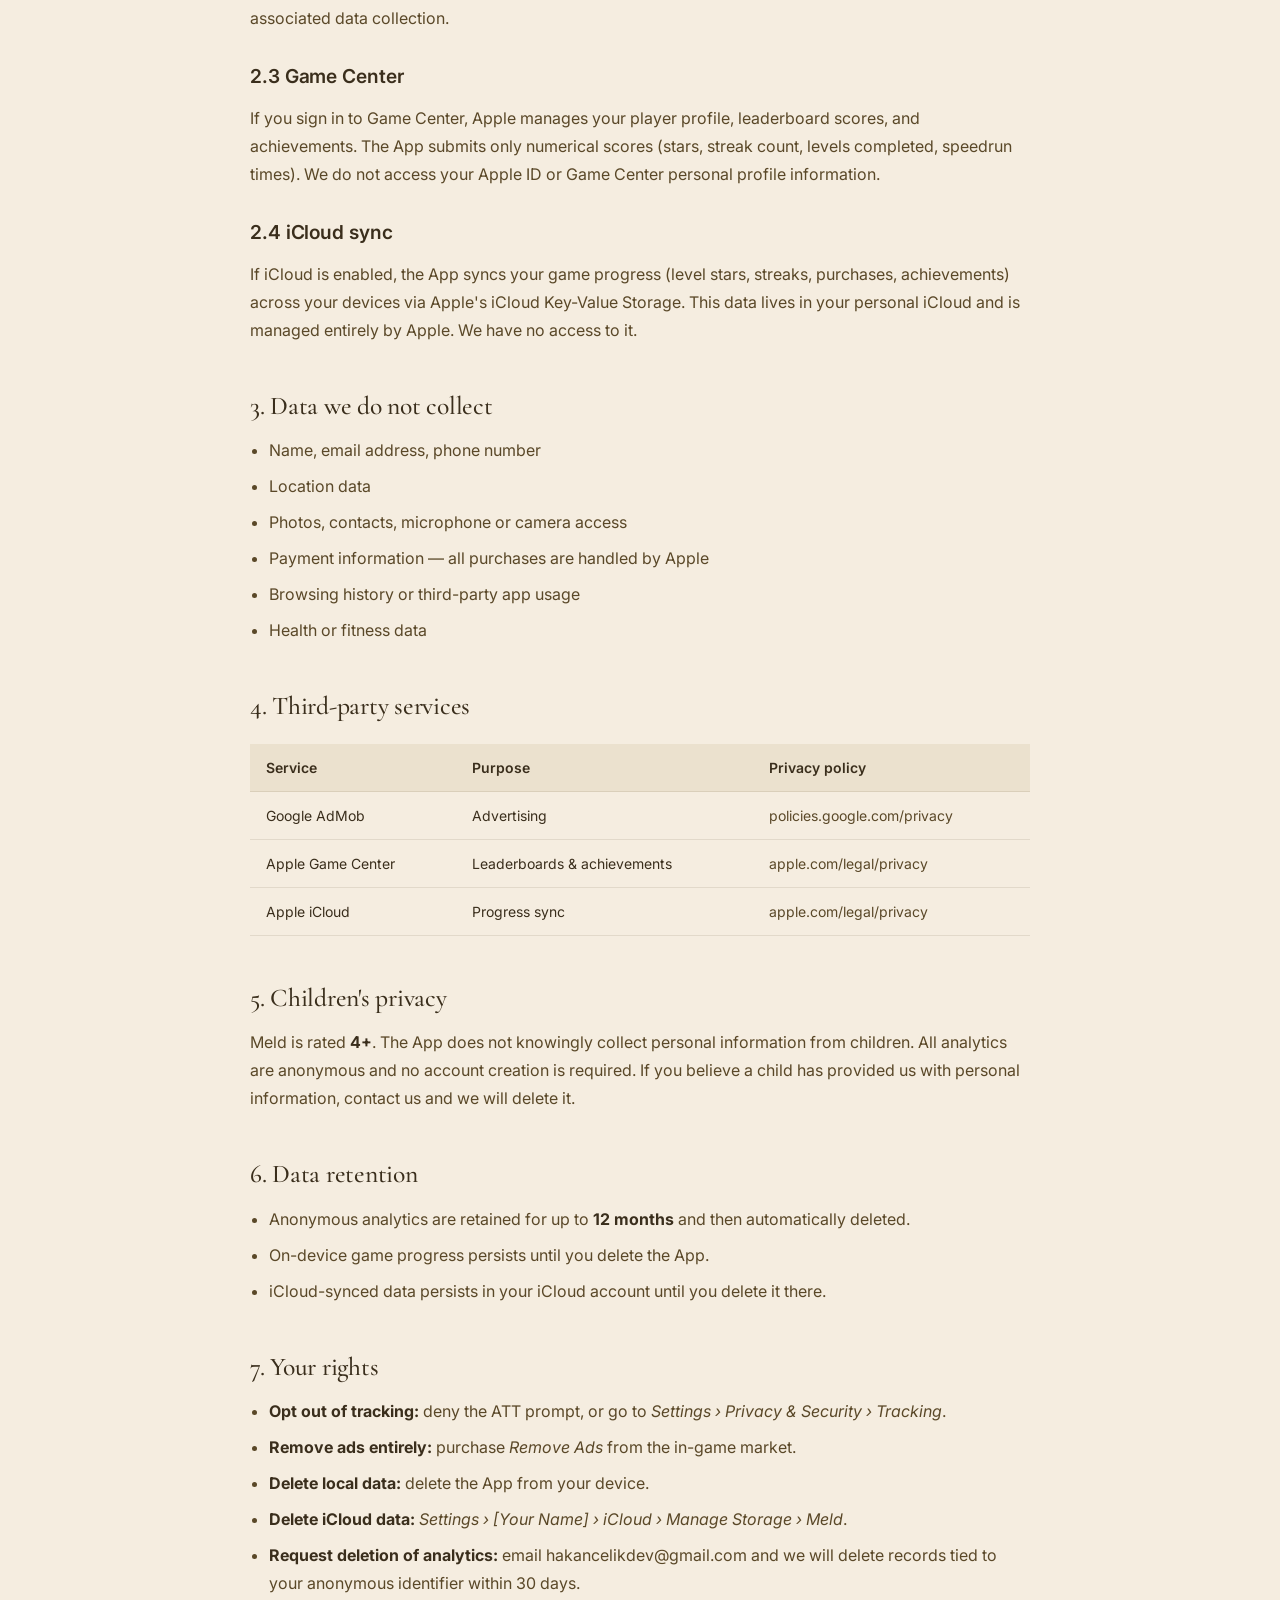
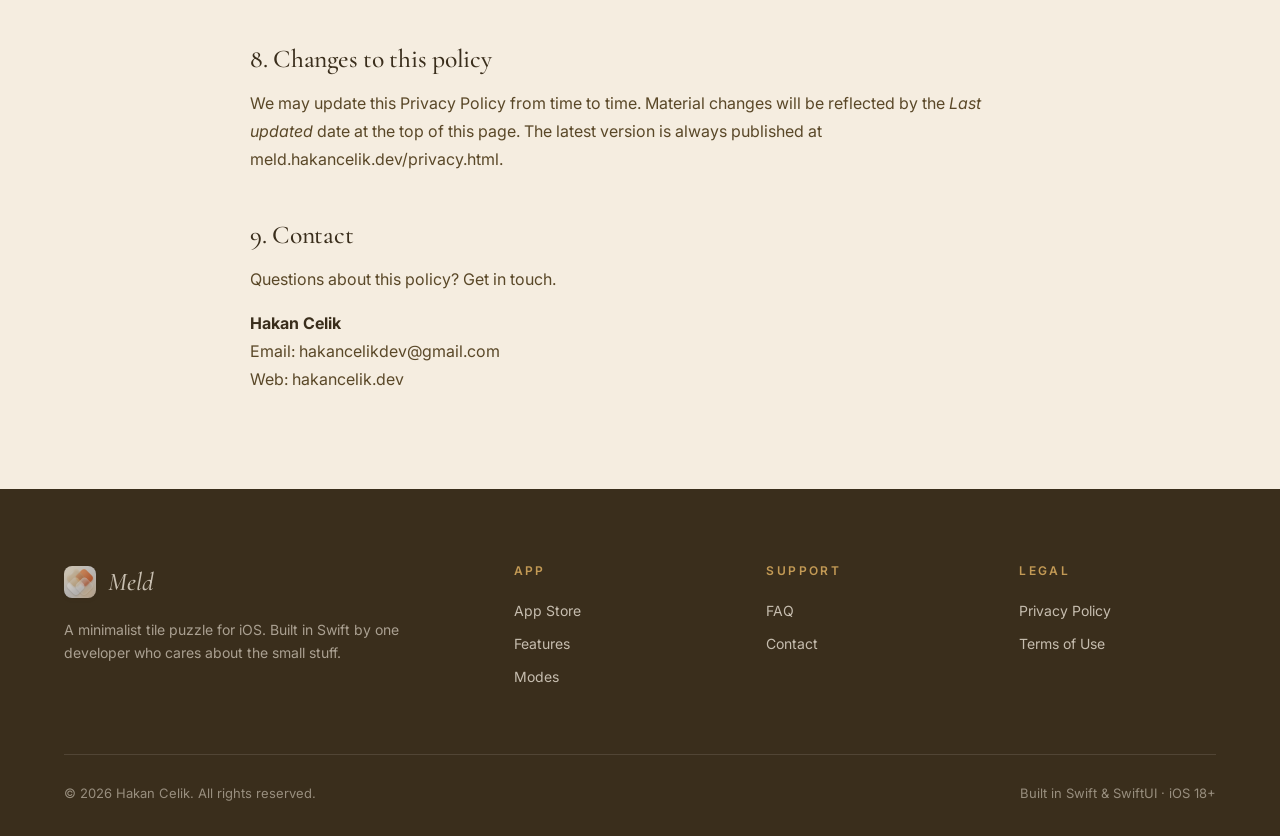
==== commit 10078d05: "fix: update contact email across multiple pages" ====
--- a/privacy.html
+++ b/privacy.html
@@ -37,7 +37,7 @@
     <p class="eyebrow">Legal</p>
     <h1>Privacy Policy</h1>
     <p class="legal-meta">
-      <strong>Last updated:</strong> April 16, 2026 · <strong>Developer:</strong> Hakan Celik · <strong>Contact:</strong> <a href="mailto:hello@hakancelik.dev">hello@hakancelik.dev</a>
+      <strong>Last updated:</strong> April 16, 2026 · <strong>Developer:</strong> Hakan Celik · <strong>Contact:</strong> <a href="mailto:hakancelikdev@gmail.com">hakancelikdev@gmail.com</a>
     </p>
 
     <div class="toc">
@@ -122,7 +122,7 @@
       <li><strong>Remove ads entirely:</strong> purchase <em>Remove Ads</em> from the in-game market.</li>
       <li><strong>Delete local data:</strong> delete the App from your device.</li>
       <li><strong>Delete iCloud data:</strong> <em>Settings › [Your Name] › iCloud › Manage Storage › Meld</em>.</li>
-      <li><strong>Request deletion of analytics:</strong> email <a href="mailto:hello@hakancelik.dev">hello@hakancelik.dev</a> and we will delete records tied to your anonymous identifier within 30 days.</li>
+      <li><strong>Request deletion of analytics:</strong> email <a href="mailto:hakancelikdev@gmail.com">hakancelikdev@gmail.com</a> and we will delete records tied to your anonymous identifier within 30 days.</li>
     </ul>
 
     <h2 id="changes">8. Changes to this policy</h2>
@@ -132,7 +132,7 @@
     <p>Questions about this policy? Get in touch.</p>
     <p>
       <strong>Hakan Celik</strong><br />
-      Email: <a href="mailto:hello@hakancelik.dev">hello@hakancelik.dev</a><br />
+      Email: <a href="mailto:hakancelikdev@gmail.com">hakancelikdev@gmail.com</a><br />
       Web: <a href="https://hakancelik.dev" target="_blank" rel="noopener">hakancelik.dev</a>
     </p>
   </article>
@@ -160,7 +160,7 @@
         <h5>Support</h5>
         <ul>
           <li><a href="support.html">FAQ</a></li>
-          <li><a href="mailto:hello@hakancelik.dev">Contact</a></li>
+          <li><a href="mailto:hakancelikdev@gmail.com">Contact</a></li>
         </ul>
       </div>
       <div>
